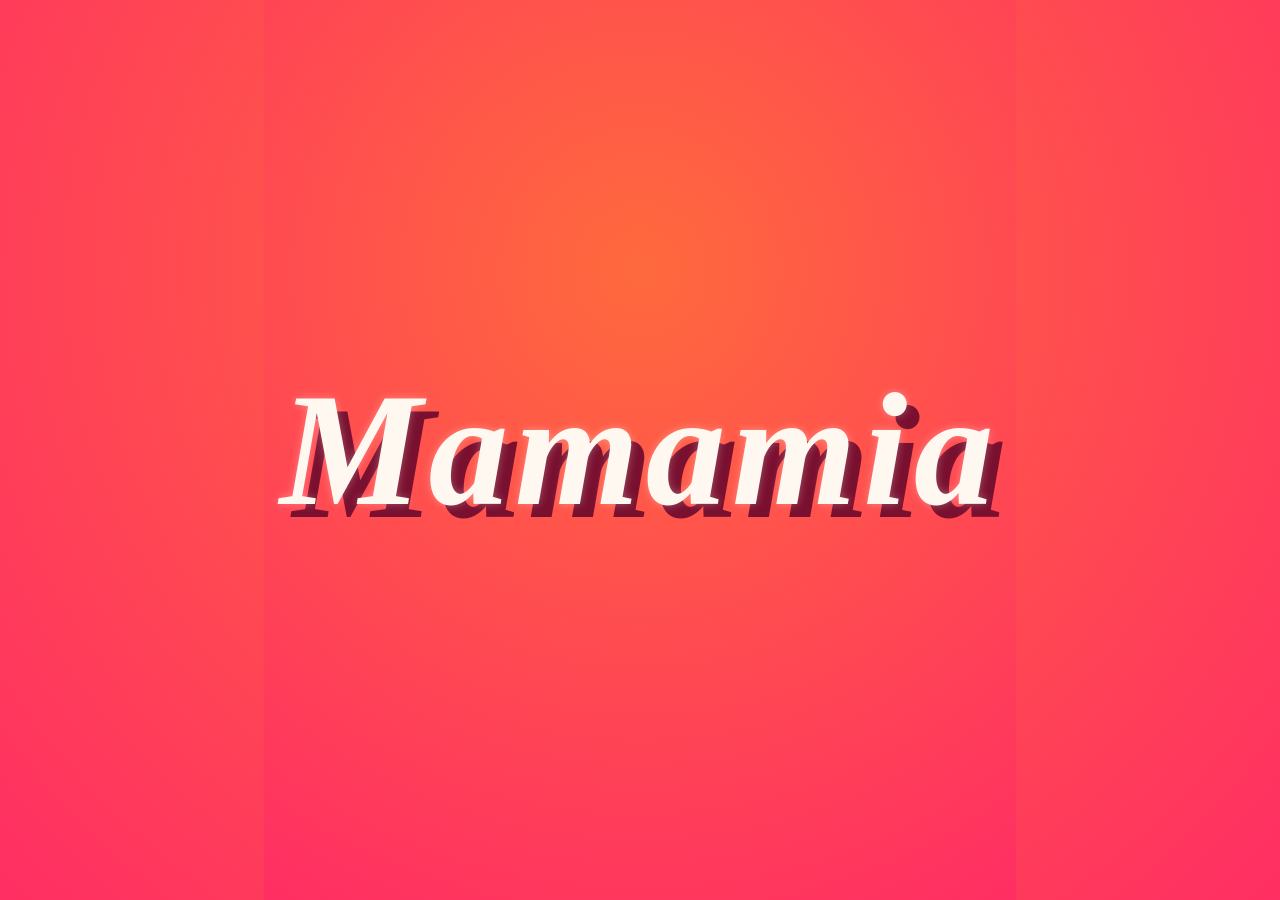
==== index.html @ 762545a2 "Add MAMAMIA landing page" ====
<!doctype html>
<html lang="de">
<head>
<meta charset="UTF-8">
<meta name="viewport" content="width=device-width, initial-scale=1">
<title>MAMAMIA</title>
<style>
  :root {
    --bg-top: #ff6a3d;
    --bg-bottom: #ff2e63;
    --text: #fff8f0;
    --shadow: #7a1030;
  }
  html, body {
    margin: 0;
    height: 100%;
    display: flex;
    align-items: center;
    justify-content: center;
    background: radial-gradient(circle at 50% 30%, var(--bg-top), var(--bg-bottom));
    overflow: hidden;
  }
  h1 {
    margin: 0;
    font-family: "Baskerville", "Georgia", "Times New Roman", serif;
    font-style: italic;
    font-weight: 700;
    font-size: clamp(3rem, 14vw, 10rem);
    letter-spacing: 0.04em;
    color: var(--text);
    text-shadow:
      0 0 0.5rem rgba(255, 255, 255, 0.3),
      0.08em 0.08em 0 var(--shadow);
    user-select: none;
    text-align: center;
    padding: 0 1rem;
  }
</style>
</head>
<body>
  <h1>Mamamia</h1>
</body>
</html>
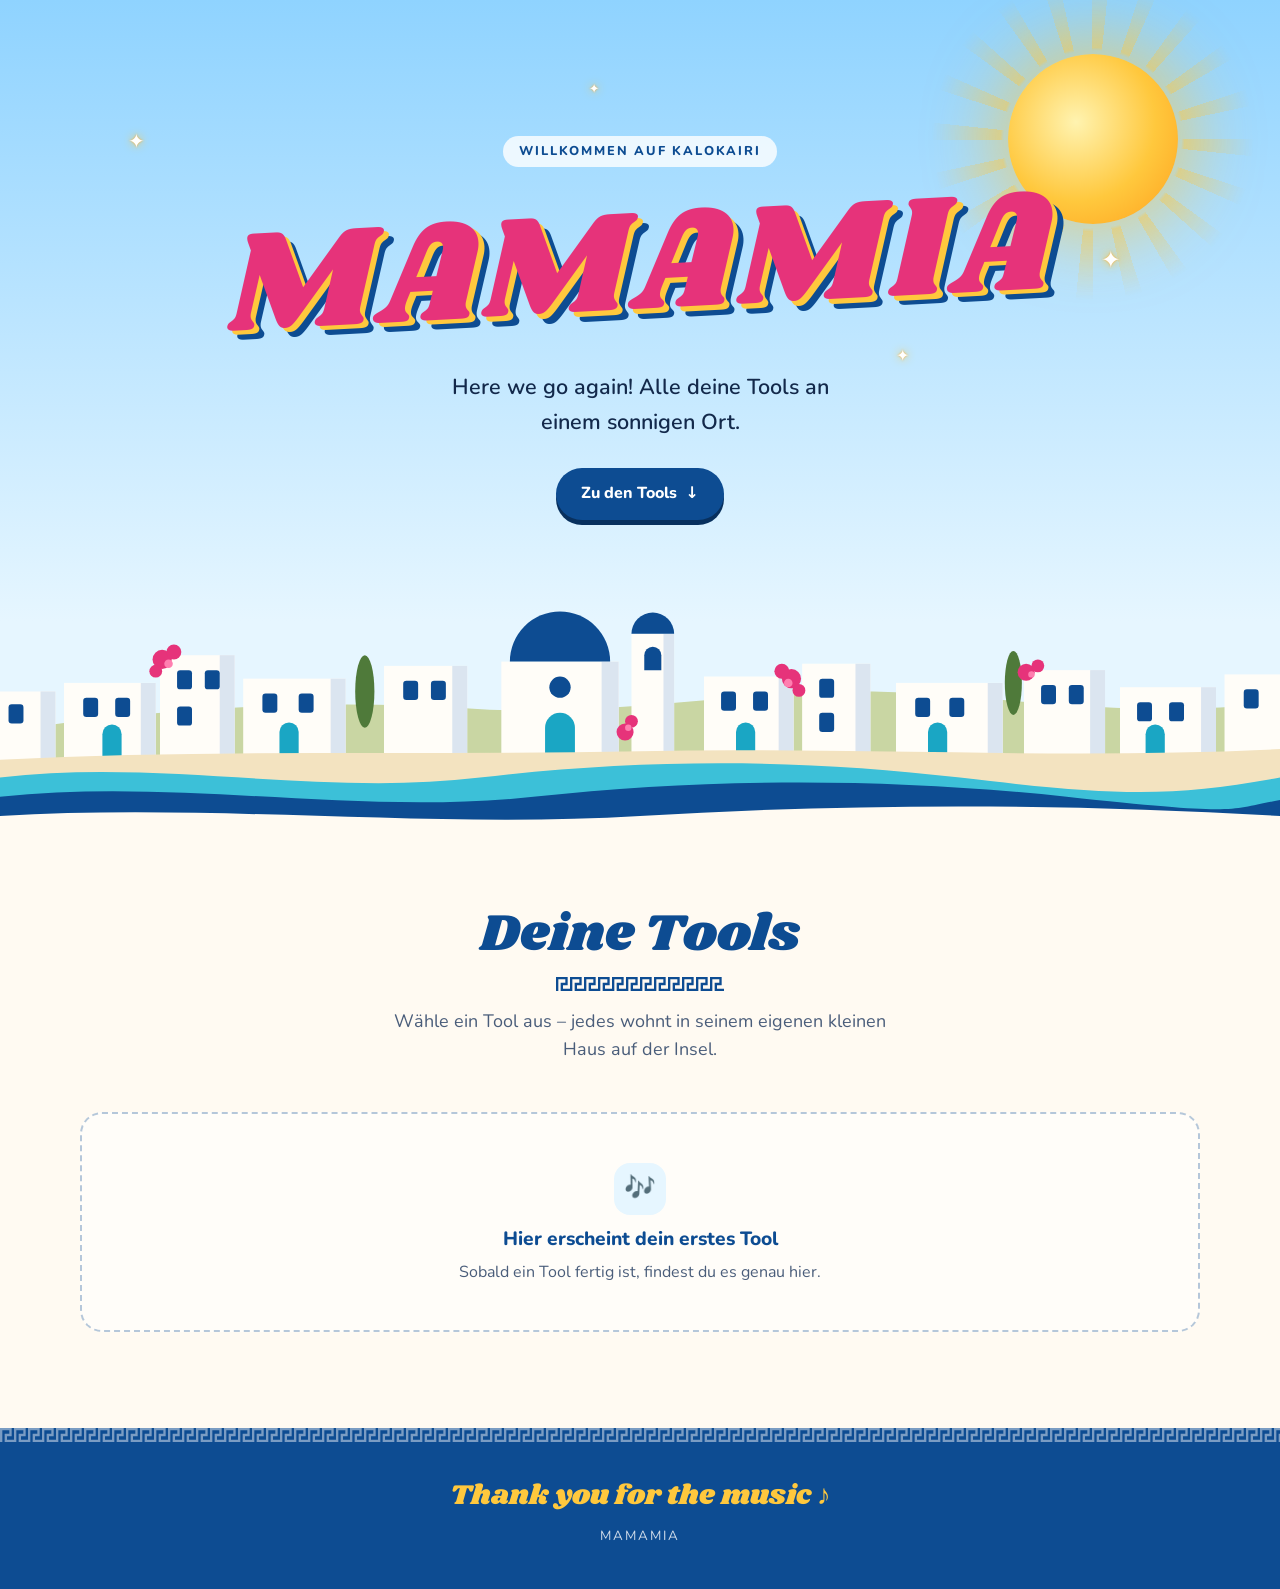
==== commit 8fc71b6f: "Rebuild landing page as Mamma Mia themed tool overview Adds a shared stylesheet so future tools in t" ====
--- a/index.html
+++ b/index.html
@@ -3,41 +3,154 @@
 <head>
 <meta charset="UTF-8">
 <meta name="viewport" content="width=device-width, initial-scale=1">
-<title>MAMAMIA</title>
-<style>
-  :root {
-    --bg-top: #ff6a3d;
-    --bg-bottom: #ff2e63;
-    --text: #fff8f0;
-    --shadow: #7a1030;
-  }
-  html, body {
-    margin: 0;
-    height: 100%;
-    display: flex;
-    align-items: center;
-    justify-content: center;
-    background: radial-gradient(circle at 50% 30%, var(--bg-top), var(--bg-bottom));
-    overflow: hidden;
-  }
-  h1 {
-    margin: 0;
-    font-family: "Baskerville", "Georgia", "Times New Roman", serif;
-    font-style: italic;
-    font-weight: 700;
-    font-size: clamp(3rem, 14vw, 10rem);
-    letter-spacing: 0.04em;
-    color: var(--text);
-    text-shadow:
-      0 0 0.5rem rgba(255, 255, 255, 0.3),
-      0.08em 0.08em 0 var(--shadow);
-    user-select: none;
-    text-align: center;
-    padding: 0 1rem;
-  }
-</style>
+<title>MAMAMIA – Tools</title>
+<meta name="description" content="Übersicht aller MAMAMIA-Tools.">
+<meta name="theme-color" content="#8fd3ff">
+<link rel="icon" href="data:image/svg+xml,%3Csvg xmlns='http://www.w3.org/2000/svg' viewBox='0 0 100 100'%3E%3Ctext y='.9em' font-size='90'%3E%E2%98%80%EF%B8%8F%3C/text%3E%3C/svg%3E">
+<link rel="preconnect" href="https://fonts.googleapis.com">
+<link rel="preconnect" href="https://fonts.gstatic.com" crossorigin>
+<link rel="stylesheet" href="https://fonts.googleapis.com/css2?family=Nunito:wght@400;600;800&family=Shrikhand&display=swap">
+<link rel="stylesheet" href="assets/style.css">
 </head>
 <body>
-  <h1>Mamamia</h1>
+  <header class="hero">
+    <div class="sun" aria-hidden="true"></div>
+    <span class="sparkle" style="--x:10%;--y:16%;--d:0s" aria-hidden="true">✦</span>
+    <span class="sparkle" style="--x:24%;--y:34%;--d:1.1s;--s:.9rem" aria-hidden="true">✦</span>
+    <span class="sparkle" style="--x:70%;--y:42%;--d:.6s;--s:1rem" aria-hidden="true">✦</span>
+    <span class="sparkle" style="--x:86%;--y:30%;--d:1.8s;--s:1.5rem" aria-hidden="true">✦</span>
+    <span class="sparkle" style="--x:46%;--y:10%;--d:2.4s;--s:.8rem" aria-hidden="true">✦</span>
+
+    <div class="hero__content">
+      <p class="eyebrow">Willkommen auf Kalokairi</p>
+      <h1 class="logo">MAMAMIA</h1>
+      <p class="tagline">Here we go again! Alle deine Tools an einem sonnigen Ort.</p>
+      <a class="btn" href="#tools">Zu den Tools <span aria-hidden="true">↓</span></a>
+    </div>
+
+    <div class="hero__scene" aria-hidden="true">
+      <svg class="village" viewBox="0 0 1200 240" preserveAspectRatio="xMidYMax slice" focusable="false">
+        <path d="M0 240V150C140 128 300 118 440 128S720 104 860 114S1090 136 1200 122V240Z" fill="#c9d6a3"/>
+        <g fill="#4f7a3a">
+          <ellipse cx="342" cy="112" rx="9" ry="34"/>
+          <ellipse cx="950" cy="104" rx="8" ry="30"/>
+        </g>
+        <g fill="#fffdf8">
+          <rect x="-10" y="112" width="62" height="68"/>
+          <rect x="60" y="104" width="86" height="76"/>
+          <rect x="150" y="78" width="70" height="102"/>
+          <rect x="228" y="100" width="96" height="80"/>
+          <rect x="360" y="88" width="78" height="92"/>
+          <rect x="470" y="84" width="110" height="96"/>
+          <rect x="592" y="58" width="40" height="122"/>
+          <rect x="660" y="98" width="84" height="82"/>
+          <rect x="752" y="86" width="64" height="94"/>
+          <rect x="840" y="104" width="100" height="76"/>
+          <rect x="960" y="92" width="76" height="88"/>
+          <rect x="1050" y="108" width="90" height="72"/>
+          <rect x="1148" y="96" width="70" height="84"/>
+        </g>
+        <g fill="#dbe5f0">
+          <rect x="38" y="112" width="14" height="68"/>
+          <rect x="132" y="104" width="14" height="76"/>
+          <rect x="206" y="78" width="14" height="102"/>
+          <rect x="310" y="100" width="14" height="80"/>
+          <rect x="424" y="88" width="14" height="92"/>
+          <rect x="564" y="84" width="16" height="96"/>
+          <rect x="622" y="58" width="10" height="122"/>
+          <rect x="730" y="98" width="14" height="82"/>
+          <rect x="802" y="86" width="14" height="94"/>
+          <rect x="926" y="104" width="14" height="76"/>
+          <rect x="1022" y="92" width="14" height="88"/>
+          <rect x="1126" y="108" width="14" height="72"/>
+        </g>
+        <g fill="#0d4c92">
+          <path d="M478 84a47 47 0 0 1 94 0z"/>
+          <path d="M592 58a20 20 0 0 1 40 0z"/>
+          <path d="M604 92v-14a8 8 0 0 1 16 0v14z"/>
+          <circle cx="525" cy="108" r="10"/>
+          <rect x="8" y="124" width="14" height="18" rx="3"/>
+          <rect x="78" y="118" width="14" height="18" rx="3"/>
+          <rect x="108" y="118" width="14" height="18" rx="3"/>
+          <rect x="166" y="92" width="14" height="18" rx="3"/>
+          <rect x="192" y="92" width="14" height="18" rx="3"/>
+          <rect x="166" y="126" width="14" height="18" rx="3"/>
+          <rect x="246" y="114" width="14" height="18" rx="3"/>
+          <rect x="280" y="114" width="14" height="18" rx="3"/>
+          <rect x="378" y="102" width="14" height="18" rx="3"/>
+          <rect x="404" y="102" width="14" height="18" rx="3"/>
+          <rect x="676" y="112" width="14" height="18" rx="3"/>
+          <rect x="706" y="112" width="14" height="18" rx="3"/>
+          <rect x="768" y="100" width="14" height="18" rx="3"/>
+          <rect x="768" y="132" width="14" height="18" rx="3"/>
+          <rect x="858" y="118" width="14" height="18" rx="3"/>
+          <rect x="890" y="118" width="14" height="18" rx="3"/>
+          <rect x="976" y="106" width="14" height="18" rx="3"/>
+          <rect x="1002" y="106" width="14" height="18" rx="3"/>
+          <rect x="1066" y="122" width="14" height="18" rx="3"/>
+          <rect x="1096" y="122" width="14" height="18" rx="3"/>
+          <rect x="1166" y="110" width="14" height="18" rx="3"/>
+        </g>
+        <g fill="#1aa6c4">
+          <path d="M511 180v-34a14 14 0 0 1 28 0v34z"/>
+          <path d="M96 176v-24a9 9 0 0 1 18 0v24z"/>
+          <path d="M262 176v-26a9 9 0 0 1 18 0v26z"/>
+          <path d="M690 176v-26a9 9 0 0 1 18 0v26z"/>
+          <path d="M870 176v-26a9 9 0 0 1 18 0v26z"/>
+          <path d="M1074 176v-24a9 9 0 0 1 18 0v24z"/>
+        </g>
+        <g fill="#e6337a">
+          <circle cx="152" cy="82" r="9"/>
+          <circle cx="163" cy="75" r="7"/>
+          <circle cx="146" cy="93" r="6"/>
+          <circle cx="742" cy="100" r="9"/>
+          <circle cx="733" cy="93" r="7"/>
+          <circle cx="749" cy="111" r="6"/>
+          <circle cx="962" cy="94" r="8"/>
+          <circle cx="973" cy="88" r="6"/>
+          <circle cx="586" cy="150" r="8"/>
+          <circle cx="592" cy="140" r="6"/>
+        </g>
+        <g fill="#ff7fb0">
+          <circle cx="158" cy="86" r="4"/>
+          <circle cx="739" cy="104" r="4"/>
+          <circle cx="967" cy="96" r="3"/>
+          <circle cx="589" cy="146" r="3"/>
+        </g>
+        <path d="M0 240V176C200 166 400 172 600 168S1000 176 1200 166V240Z" fill="#f3e3c0"/>
+      </svg>
+      <svg class="waves" viewBox="0 0 1440 120" preserveAspectRatio="none" focusable="false">
+        <path d="M0 40C180 10 360 70 540 40S900 10 1080 40S1320 70 1440 40V120H0Z" fill="#3cc0d8"/>
+        <path d="M0 70C200 40 400 100 600 70S1000 40 1200 70S1380 90 1440 75V120H0Z" fill="#0d4c92"/>
+        <path d="M0 100C240 80 480 120 720 100S1200 80 1440 100V120H0Z" fill="#fffaf2"/>
+      </svg>
+    </div>
+  </header>
+
+  <main id="tools" class="section">
+    <div class="container">
+      <div class="section__head">
+        <h2 class="section__title">Deine Tools</h2>
+        <div class="meander meander--short" aria-hidden="true"></div>
+        <p class="section__lead">Wähle ein Tool aus – jedes wohnt in seinem eigenen kleinen Haus auf der Insel.</p>
+      </div>
+
+      <ul class="tool-grid">
+        <li class="tool-grid__placeholder">
+          <div class="tool-card tool-card--placeholder">
+            <span class="tool-card__icon" aria-hidden="true">🎶</span>
+            <h3 class="tool-card__title">Hier erscheint dein erstes Tool</h3>
+            <p class="tool-card__text">Sobald ein Tool fertig ist, findest du es genau hier.</p>
+          </div>
+        </li>
+      </ul>
+    </div>
+  </main>
+
+  <footer class="site-footer">
+    <div class="meander meander--light" aria-hidden="true"></div>
+    <p class="site-footer__quote">Thank you for the music ♪</p>
+    <small>MAMAMIA</small>
+  </footer>
 </body>
 </html>
--- a/assets/style.css
+++ b/assets/style.css
@@ -0,0 +1,363 @@
+:root {
+  --aegean: #0d4c92;
+  --aegean-deep: #08305e;
+  --sea: #1aa6c4;
+  --sky-top: #8fd3ff;
+  --sky-bottom: #e6f6ff;
+  --whitewash: #fffaf2;
+  --sun: #ffc83d;
+  --sun-deep: #ff9f1c;
+  --pink: #e6337a;
+  --ink: #13294b;
+  --muted: #4a5d7a;
+  --radius: 22px;
+  --shadow: 0 10px 30px rgba(13, 76, 146, 0.12);
+  --font-display: "Shrikhand", "Cooper Black", Georgia, serif;
+  --font-body: "Nunito", system-ui, -apple-system, "Segoe UI", Roboto, sans-serif;
+}
+
+*,
+*::before,
+*::after {
+  box-sizing: border-box;
+}
+
+html {
+  scroll-behavior: smooth;
+}
+
+body {
+  margin: 0;
+  background: var(--whitewash);
+  color: var(--ink);
+  font-family: var(--font-body);
+  line-height: 1.6;
+  -webkit-font-smoothing: antialiased;
+}
+
+svg {
+  display: block;
+}
+
+:focus-visible {
+  outline: 3px solid var(--pink);
+  outline-offset: 3px;
+}
+
+.container {
+  width: min(1120px, 100% - 2rem);
+  margin-inline: auto;
+}
+
+.hero {
+  position: relative;
+  overflow: hidden;
+  display: flex;
+  flex-direction: column;
+  min-height: clamp(560px, 92vh, 900px);
+  background: linear-gradient(180deg, var(--sky-top) 0%, var(--sky-bottom) 75%);
+}
+
+.hero__content {
+  position: relative;
+  z-index: 2;
+  flex: 1;
+  display: flex;
+  flex-direction: column;
+  align-items: center;
+  justify-content: center;
+  gap: clamp(0.75rem, 2vw, 1.25rem);
+  padding: clamp(4.5rem, 12vh, 7rem) 1rem 1.5rem;
+  text-align: center;
+}
+
+.eyebrow {
+  margin: 0;
+  padding: 0.35rem 1rem;
+  border-radius: 999px;
+  background: rgba(255, 255, 255, 0.8);
+  color: var(--aegean);
+  font-size: 0.8rem;
+  font-weight: 800;
+  letter-spacing: 0.14em;
+  text-transform: uppercase;
+}
+
+.logo {
+  margin: 0.25rem 0 0.5rem;
+  font-family: var(--font-display);
+  font-weight: 400;
+  font-size: clamp(3.25rem, 15vw, 9rem);
+  line-height: 1.05;
+  letter-spacing: 0.02em;
+  color: var(--pink);
+  text-shadow:
+    0.035em 0.035em 0 var(--sun),
+    0.07em 0.07em 0 var(--aegean);
+  transform: rotate(-3deg);
+}
+
+.tagline {
+  max-width: 32ch;
+  margin: 0;
+  font-size: clamp(1.05rem, 2.5vw, 1.35rem);
+  font-weight: 600;
+}
+
+.btn {
+  display: inline-flex;
+  align-items: center;
+  gap: 0.5rem;
+  margin-top: 0.5rem;
+  padding: 0.85rem 1.6rem;
+  border-radius: 999px;
+  background: var(--aegean);
+  color: #fff;
+  font-weight: 800;
+  text-decoration: none;
+  box-shadow: 0 5px 0 var(--aegean-deep);
+  transition: transform 0.15s ease, box-shadow 0.15s ease;
+}
+
+.btn:hover {
+  transform: translateY(-2px);
+  box-shadow: 0 7px 0 var(--aegean-deep);
+}
+
+.btn:active {
+  transform: translateY(3px);
+  box-shadow: 0 2px 0 var(--aegean-deep);
+}
+
+.sun {
+  position: absolute;
+  z-index: 1;
+  top: clamp(0.75rem, 6vh, 3.5rem);
+  right: clamp(0.75rem, 8vw, 7rem);
+  width: clamp(76px, 16vw, 170px);
+  aspect-ratio: 1;
+  border-radius: 50%;
+  background: radial-gradient(circle at 40% 40%, #fff3b0, var(--sun) 55%, var(--sun-deep));
+  box-shadow: 0 0 60px 20px rgba(255, 200, 61, 0.5);
+}
+
+.sun::before {
+  content: "";
+  position: absolute;
+  inset: -45%;
+  border-radius: 50%;
+  background: repeating-conic-gradient(rgba(255, 200, 61, 0.4) 0 6deg, transparent 6deg 18deg);
+  -webkit-mask: radial-gradient(circle closest-side, transparent 55%, #000 57%, transparent 100%);
+  mask: radial-gradient(circle closest-side, transparent 55%, #000 57%, transparent 100%);
+  animation: spin 60s linear infinite;
+}
+
+.sparkle {
+  position: absolute;
+  z-index: 1;
+  left: var(--x);
+  top: var(--y);
+  color: #fff;
+  font-size: var(--s, 1.25rem);
+  line-height: 1;
+  text-shadow: 0 0 10px var(--sun), 0 0 2px var(--sun-deep);
+  pointer-events: none;
+  animation: twinkle 3.2s ease-in-out infinite;
+  animation-delay: var(--d, 0s);
+}
+
+.hero__scene {
+  position: relative;
+  z-index: 1;
+  margin-top: auto;
+}
+
+.village {
+  width: 100%;
+  height: clamp(170px, 20vw, 360px);
+}
+
+.waves {
+  position: absolute;
+  left: 0;
+  bottom: -1px;
+  width: 100%;
+  height: clamp(51px, 6vw, 108px);
+}
+
+.section {
+  padding: clamp(2.5rem, 6vw, 5rem) 0 clamp(3rem, 8vw, 6rem);
+}
+
+.section__head {
+  margin-bottom: clamp(1.75rem, 4vw, 3rem);
+  text-align: center;
+}
+
+.section__title {
+  margin: 0;
+  font-family: var(--font-display);
+  font-weight: 400;
+  font-size: clamp(2rem, 6vw, 3.25rem);
+  line-height: 1.15;
+  color: var(--aegean);
+}
+
+.section__lead {
+  max-width: 46ch;
+  margin: 0 auto;
+  color: var(--muted);
+  font-size: clamp(1rem, 2vw, 1.125rem);
+}
+
+.meander {
+  height: 14px;
+  color: var(--aegean);
+  background-color: currentColor;
+  -webkit-mask: url("data:image/svg+xml,%3Csvg xmlns='http://www.w3.org/2000/svg' width='12' height='12' viewBox='0 0 12 12'%3E%3Cpath d='M-1 11H1V1h8v5H5v5h8' fill='none' stroke='%23000' stroke-width='2'/%3E%3C/svg%3E") left center / auto 100% repeat-x;
+  mask: url("data:image/svg+xml,%3Csvg xmlns='http://www.w3.org/2000/svg' width='12' height='12' viewBox='0 0 12 12'%3E%3Cpath d='M-1 11H1V1h8v5H5v5h8' fill='none' stroke='%23000' stroke-width='2'/%3E%3C/svg%3E") left center / auto 100% repeat-x;
+}
+
+.meander--short {
+  width: 168px;
+  margin: 0.75rem auto 1rem;
+}
+
+.meander--light {
+  color: rgba(255, 255, 255, 0.45);
+}
+
+.tool-grid {
+  display: grid;
+  grid-template-columns: repeat(auto-fill, minmax(min(100%, 260px), 1fr));
+  gap: clamp(1rem, 2.5vw, 1.75rem);
+  margin: 0;
+  padding: 0;
+  list-style: none;
+}
+
+.tool-grid__placeholder:only-child {
+  grid-column: 1 / -1;
+}
+
+.tool-card {
+  position: relative;
+  display: flex;
+  flex-direction: column;
+  gap: 0.5rem;
+  height: 100%;
+  padding: 1.75rem 1.5rem 1.5rem;
+  overflow: hidden;
+  border: 2px solid rgba(13, 76, 146, 0.1);
+  border-radius: var(--radius);
+  background: #fff;
+  color: inherit;
+  text-decoration: none;
+  box-shadow: var(--shadow);
+  transition: transform 0.2s ease, box-shadow 0.2s ease;
+}
+
+.tool-card::before {
+  content: "";
+  position: absolute;
+  inset: 0 0 auto;
+  height: 6px;
+  background: linear-gradient(90deg, var(--sea), var(--aegean), var(--pink), var(--sun));
+}
+
+a.tool-card:hover,
+a.tool-card:focus-visible {
+  transform: translateY(-4px) rotate(-0.5deg);
+  box-shadow: 0 16px 40px rgba(13, 76, 146, 0.18);
+}
+
+.tool-card__icon {
+  display: grid;
+  place-items: center;
+  width: 52px;
+  height: 52px;
+  border-radius: 16px;
+  background: var(--sky-bottom);
+  font-size: 1.6rem;
+}
+
+.tool-card__title {
+  margin: 0.25rem 0 0;
+  color: var(--aegean);
+  font-size: 1.2rem;
+  font-weight: 800;
+  line-height: 1.3;
+}
+
+.tool-card__text {
+  margin: 0;
+  color: var(--muted);
+}
+
+.tool-card--placeholder {
+  align-items: center;
+  justify-content: center;
+  min-height: 220px;
+  border: 2px dashed rgba(13, 76, 146, 0.3);
+  background: rgba(255, 255, 255, 0.5);
+  box-shadow: none;
+  text-align: center;
+}
+
+.tool-card--placeholder::before {
+  display: none;
+}
+
+.site-footer {
+  padding: 0 1rem 2.5rem;
+  background: var(--aegean);
+  color: #fff;
+  text-align: center;
+}
+
+.site-footer .meander {
+  margin: 0 -1rem 2rem;
+}
+
+.site-footer__quote {
+  margin: 0 0 0.25rem;
+  color: var(--sun);
+  font-family: var(--font-display);
+  font-size: clamp(1.25rem, 4vw, 1.75rem);
+}
+
+.site-footer small {
+  opacity: 0.8;
+  letter-spacing: 0.14em;
+}
+
+@keyframes spin {
+  to {
+    transform: rotate(1turn);
+  }
+}
+
+@keyframes twinkle {
+  0%,
+  100% {
+    opacity: 0.2;
+    transform: scale(0.7) rotate(0deg);
+  }
+  50% {
+    opacity: 1;
+    transform: scale(1.1) rotate(20deg);
+  }
+}
+
+@media (prefers-reduced-motion: reduce) {
+  html {
+    scroll-behavior: auto;
+  }
+
+  *,
+  *::before,
+  *::after {
+    animation: none !important;
+    transition: none !important;
+  }
+}
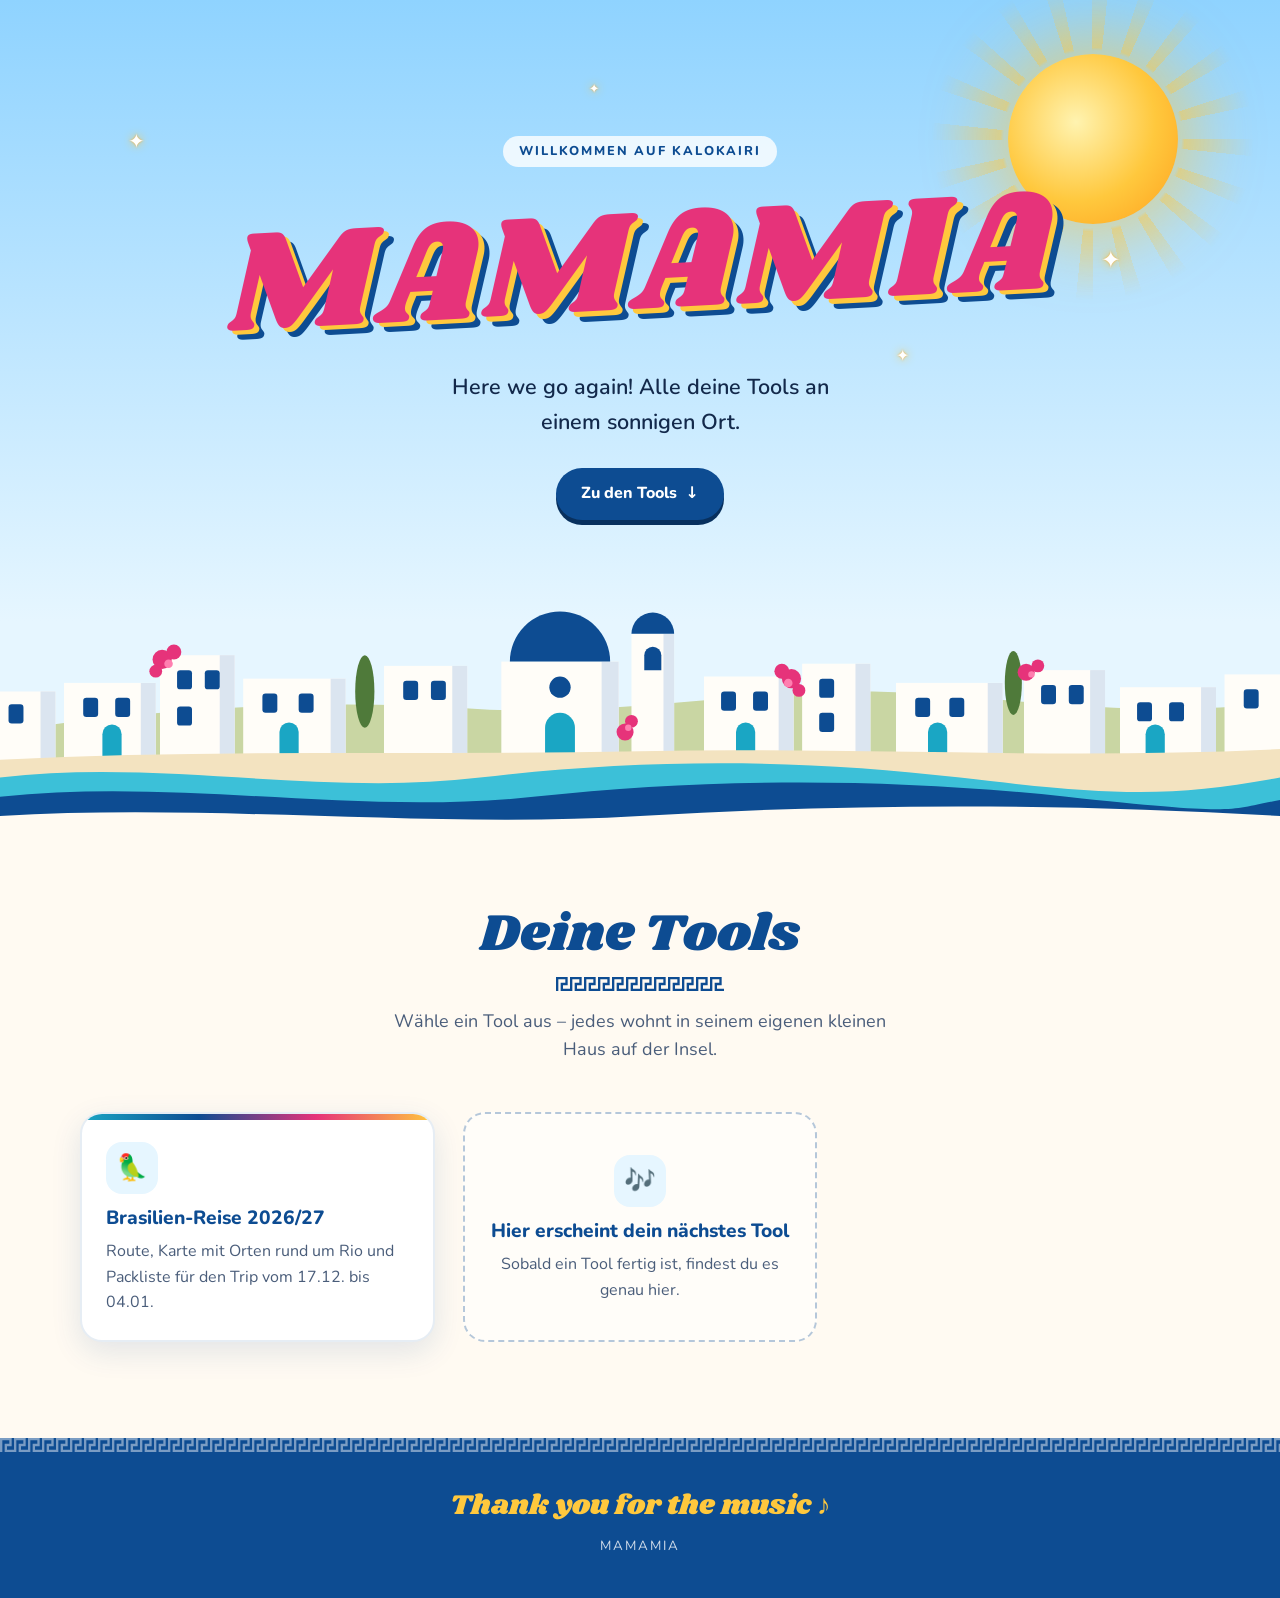
==== commit 2011bf11: "Add Brazil trip planner tool with route, map and packing list Day-by-day route (north first, then so" ====
--- a/index.html
+++ b/index.html
@@ -136,10 +136,17 @@
       </div>
 
       <ul class="tool-grid">
+        <li>
+          <a class="tool-card" href="tools/brasilien-reise/index.html">
+            <span class="tool-card__icon" aria-hidden="true">🦜</span>
+            <h3 class="tool-card__title">Brasilien-Reise 2026/27</h3>
+            <p class="tool-card__text">Route, Karte mit Orten rund um Rio und Packliste für den Trip vom 17.12. bis 04.01.</p>
+          </a>
+        </li>
         <li class="tool-grid__placeholder">
           <div class="tool-card tool-card--placeholder">
             <span class="tool-card__icon" aria-hidden="true">🎶</span>
-            <h3 class="tool-card__title">Hier erscheint dein erstes Tool</h3>
+            <h3 class="tool-card__title">Hier erscheint dein nächstes Tool</h3>
             <p class="tool-card__text">Sobald ein Tool fertig ist, findest du es genau hier.</p>
           </div>
         </li>
--- a/assets/style.css
+++ b/assets/style.css
@@ -185,6 +185,64 @@
   height: clamp(51px, 6vw, 108px);
 }
 
+.tool-header {
+  position: relative;
+  overflow: hidden;
+  padding: 1rem 0 clamp(3.5rem, 7vw, 5.5rem);
+  background: linear-gradient(180deg, var(--sky-top) 0%, var(--sky-bottom) 100%);
+}
+
+.tool-header__inner {
+  position: relative;
+  z-index: 2;
+}
+
+.tool-header .waves {
+  height: clamp(30px, 4vw, 64px);
+}
+
+.sun--small {
+  top: clamp(0.75rem, 3vw, 2rem);
+  width: clamp(56px, 10vw, 110px);
+}
+
+.back-link {
+  display: inline-flex;
+  align-items: center;
+  gap: 0.4rem;
+  padding: 0.45rem 1rem;
+  border-radius: 999px;
+  background: rgba(255, 255, 255, 0.85);
+  color: var(--aegean);
+  font-size: 0.9rem;
+  font-weight: 800;
+  text-decoration: none;
+}
+
+.back-link:hover {
+  background: #fff;
+}
+
+.tool-header__title {
+  margin: clamp(1.25rem, 4vw, 2rem) 0 0.5rem;
+  font-family: var(--font-display);
+  font-weight: 400;
+  font-size: clamp(2.6rem, 10vw, 4.75rem);
+  line-height: 1.05;
+  color: var(--pink);
+  text-shadow:
+    0.035em 0.035em 0 var(--sun),
+    0.07em 0.07em 0 var(--aegean);
+  transform: rotate(-2deg);
+  transform-origin: left center;
+}
+
+.tool-header__sub {
+  margin: 0;
+  font-size: clamp(1rem, 2.4vw, 1.2rem);
+  font-weight: 600;
+}
+
 .section {
   padding: clamp(2.5rem, 6vw, 5rem) 0 clamp(3rem, 8vw, 6rem);
 }
